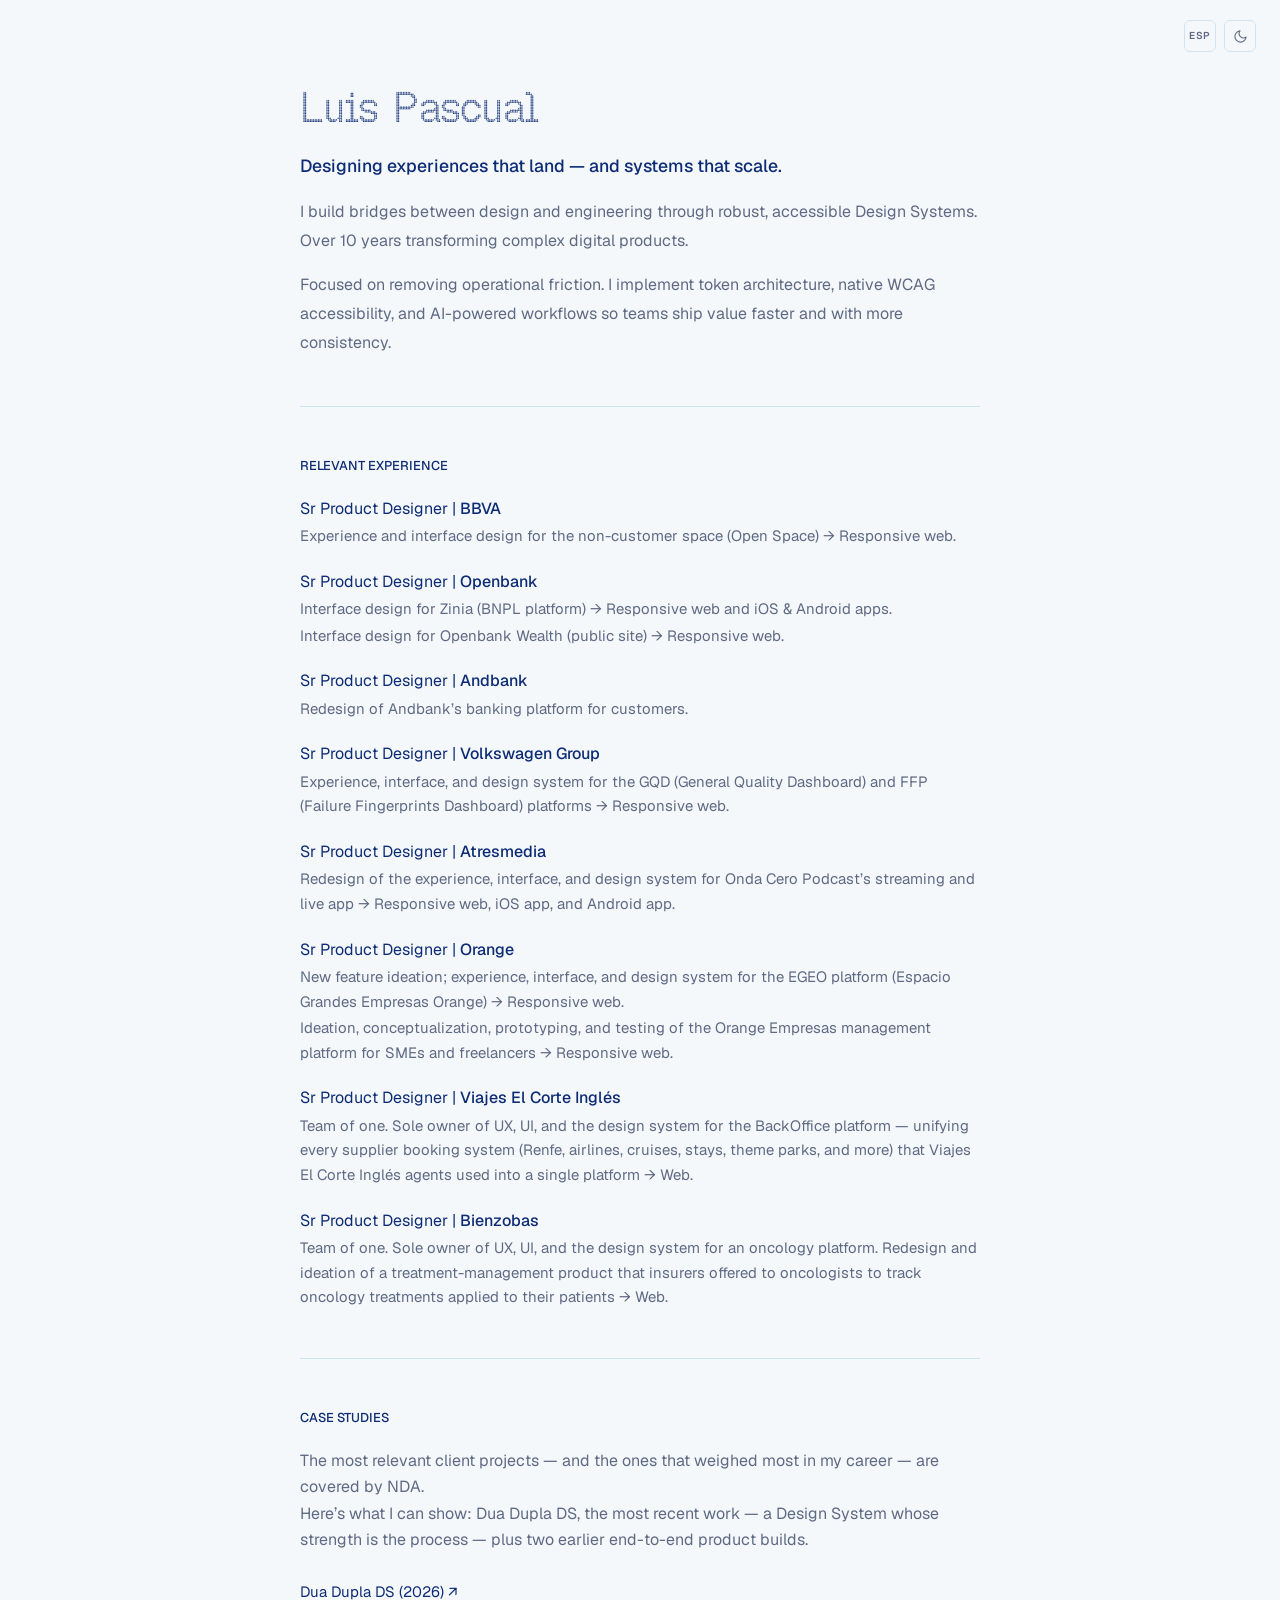
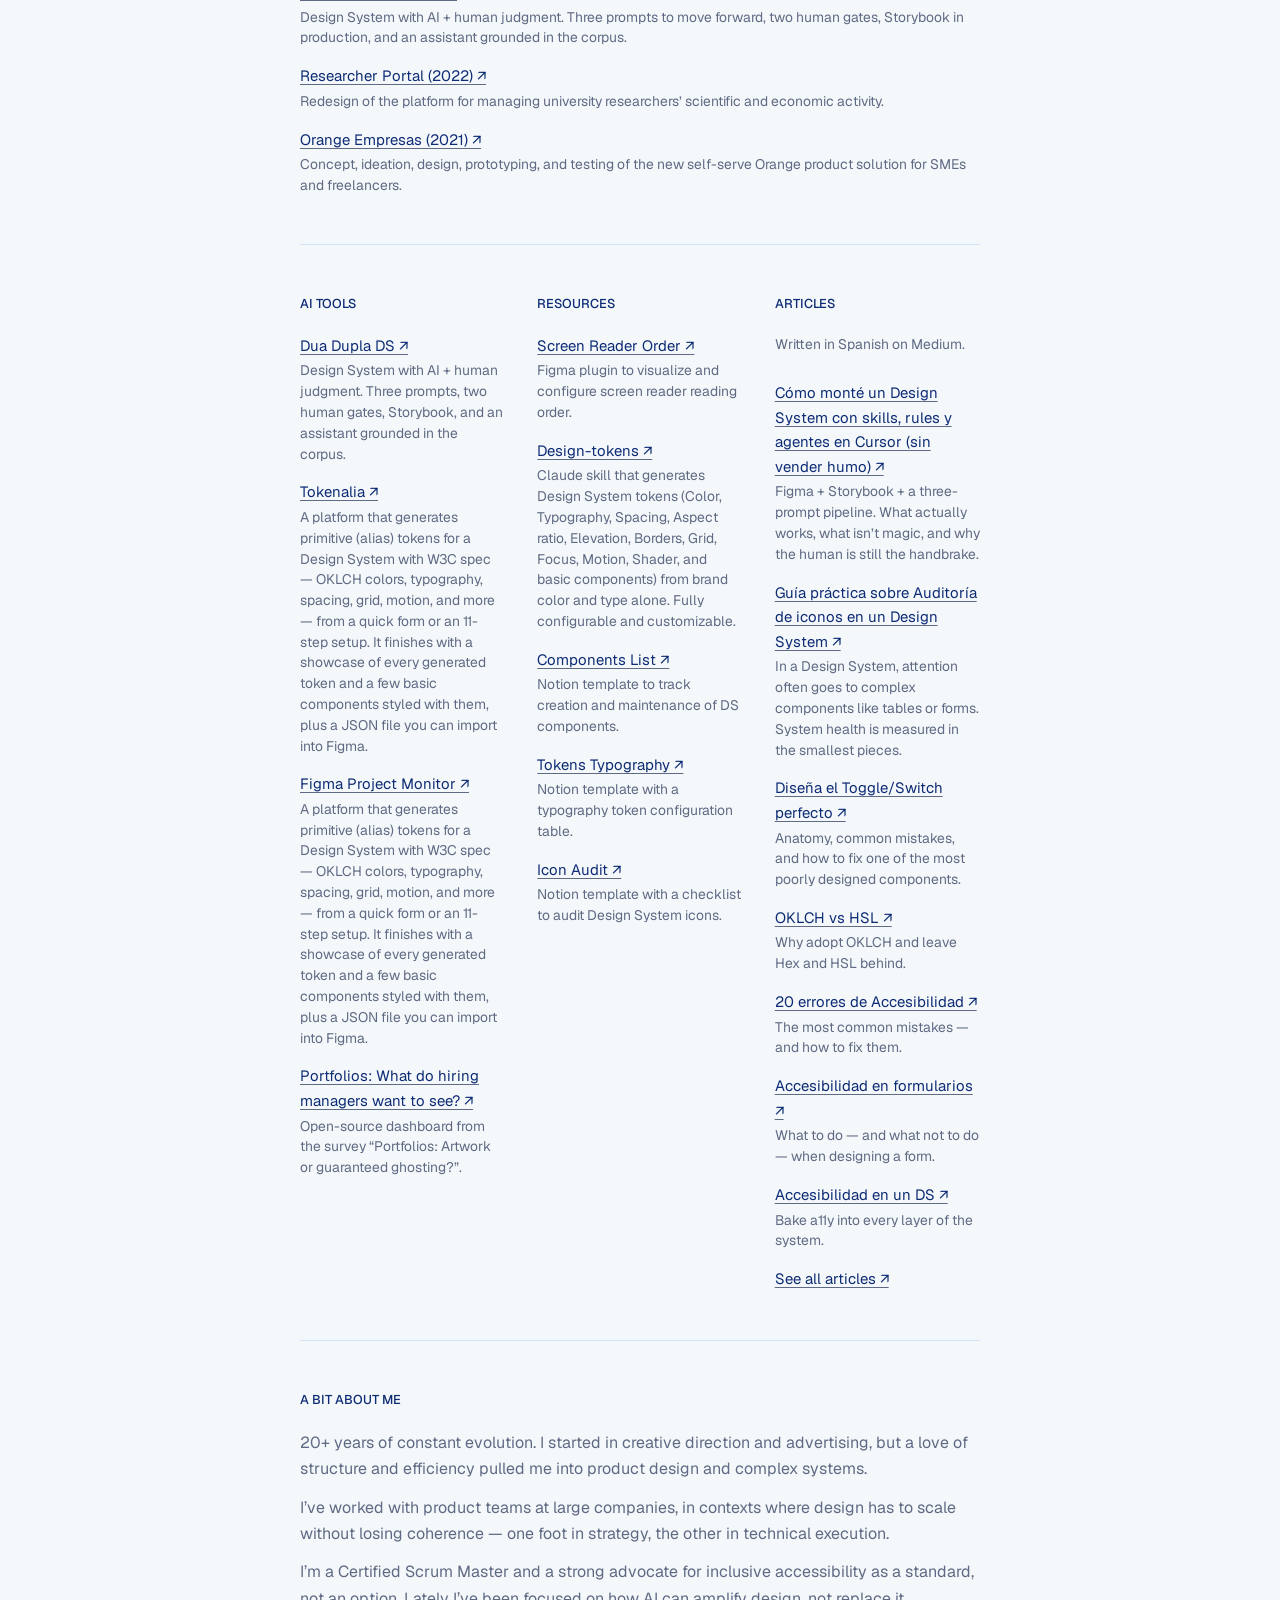
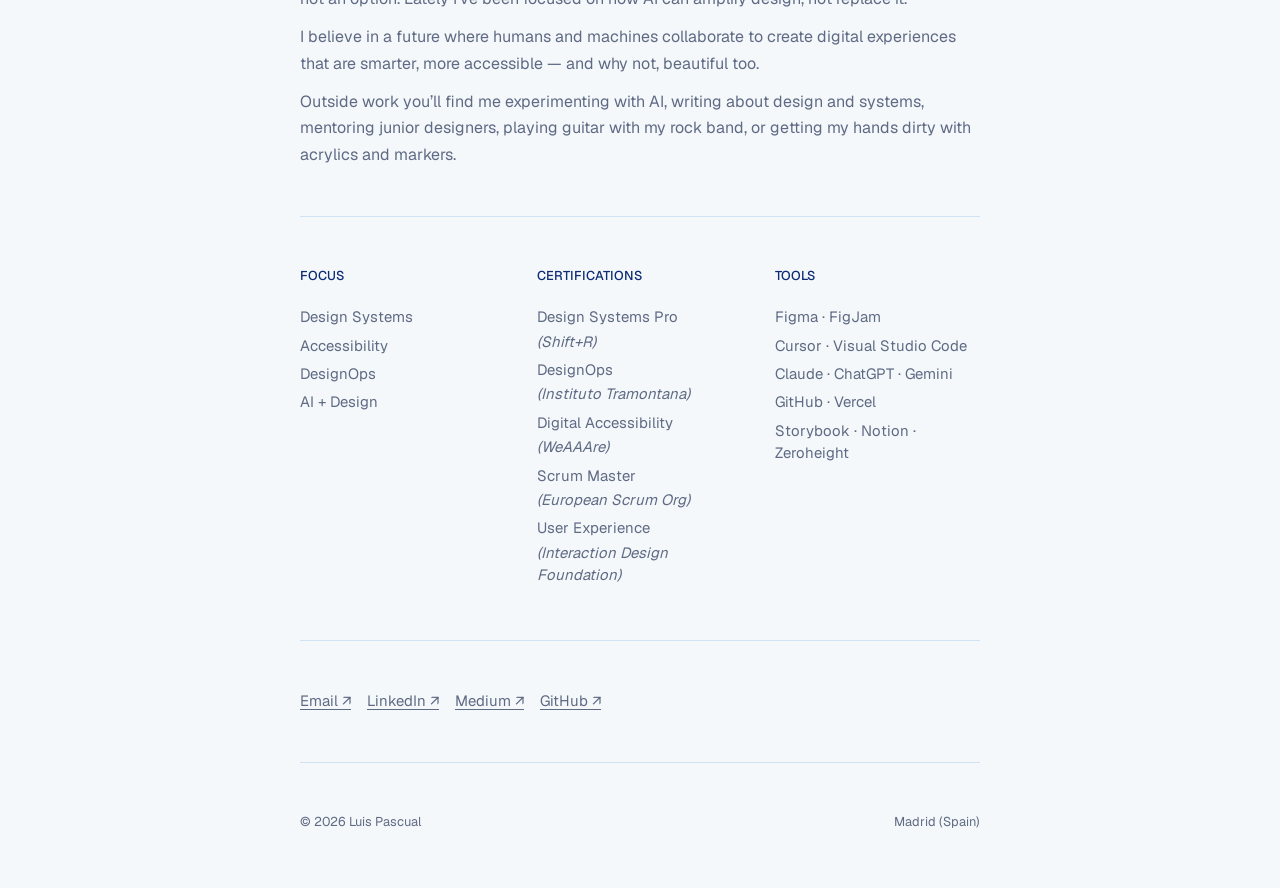
==== en/index.html @ 63452463 "Add English portfolio version with language toggle. Mirror the home, case studies, and design-tokens" ====
<!DOCTYPE html>
<html lang="en">
<head>
    <!-- Google tag (gtag.js) -->
<script async src="https://www.googletagmanager.com/gtag/js?id=G-8W9S8MQT3W"></script>
<script>
  window.dataLayer = window.dataLayer || [];
  function gtag(){dataLayer.push(arguments);}
  gtag('js', new Date());

  gtag('config', 'G-8W9S8MQT3W');
</script>
    <meta charset="UTF-8">
    <meta name="viewport" content="width=device-width, initial-scale=1.0">
    <meta name="description" content="Luis Pascual — Sr Product Designer specializing in Design Systems, Accessibility, and DesignOps">
    <title>Luis Pascual — Sr Product Designer</title>
    <link rel="alternate" hreflang="es" href="/">
    <link rel="alternate" hreflang="en" href="/en/">
    <link rel="alternate" hreflang="x-default" href="/">
    <link rel="icon" href="../assets/favicon.svg" type="image/svg+xml" sizes="any">
    <link rel="stylesheet" href="../css/tokens.css">
    <link rel="stylesheet" href="../css/styles.css">
    <!-- Anti-FOUC: apply theme before paint -->
    <script>(function(){var t=localStorage.getItem('theme');if(t)document.documentElement.setAttribute('data-theme',t);})()</script>
</head>
<body>
    <a href="#main-content" class="skip-link">Skip to main content</a>

    <div class="site-controls">
        <a class="lang-toggle" href="../" lang="es" hreflang="es" aria-label="Switch to Spanish">ESP</a>
        <button class="theme-toggle" id="theme-toggle" aria-label="Switch to dark mode">
            <!-- Moon: visible in light mode -->
            <svg class="icon-moon" xmlns="http://www.w3.org/2000/svg" width="15" height="15" viewBox="0 0 24 24" fill="none" stroke="currentColor" stroke-width="1.75" stroke-linecap="round" stroke-linejoin="round" aria-hidden="true">
                <path d="M21 12.79A9 9 0 1 1 11.21 3 7 7 0 0 0 21 12.79z"/>
            </svg>
            <!-- Sun: visible in dark mode -->
            <svg class="icon-sun" xmlns="http://www.w3.org/2000/svg" width="15" height="15" viewBox="0 0 24 24" fill="none" stroke="currentColor" stroke-width="1.75" stroke-linecap="round" stroke-linejoin="round" aria-hidden="true">
                <circle cx="12" cy="12" r="4.5"/>
                <line x1="12" y1="2"     x2="12" y2="4"/>
                <line x1="12" y1="20"    x2="12" y2="22"/>
                <line x1="4.22" y1="4.22"   x2="5.64" y2="5.64"/>
                <line x1="18.36" y1="18.36" x2="19.78" y2="19.78"/>
                <line x1="2"  y1="12"    x2="4"  y2="12"/>
                <line x1="20" y1="12"    x2="22" y2="12"/>
                <line x1="4.22" y1="19.78"  x2="5.64" y2="18.36"/>
                <line x1="18.36" y1="5.64"  x2="19.78" y2="4.22"/>
            </svg>
        </button>
    </div>
    <canvas id="dot-grid" aria-hidden="true"></canvas>
    <main id="main-content">
        <header class="intro">
            <h1>Luis Pascual</h1>
            <p class="tagline-1">
                Designing experiences that land — and systems that scale.
            </p>
            <p class="tagline">
                I build bridges between design and engineering through robust, accessible Design Systems. Over 10 years transforming complex digital products.
            </p>

            <p class="tagline">
                Focused on removing operational friction. I implement token architecture, native WCAG accessibility, and AI-powered workflows so teams ship value faster and with more consistency.
            </p>
        </header>

        <hr>

        <section>
            <h2>Relevant experience</h2>
            <div class="work-list">
                <div class="work-item">
                    <p class="work-role">Sr Product Designer |  <strong>BBVA</strong></p>
                    <p class="work-meta">Experience and interface design for the non-customer space (Open Space) → Responsive web.</p>
                </div>
                <div class="work-item">
                    <p class="work-role">Sr Product Designer |  <strong>Openbank</strong></p>
                    <p class="work-meta">Interface design for Zinia (BNPL platform) → Responsive web and iOS &amp; Android apps.</p>
                    <p class="work-meta">Interface design for Openbank Wealth (public site) → Responsive web.</p>
                </div>
                <div class="work-item">
                    <p class="work-role">Sr Product Designer |  <strong>Andbank</strong></p>
                    <p class="work-meta">Redesign of Andbank’s banking platform for customers.</p>
                </div>
                <div class="work-item">
                    <p class="work-role">Sr Product Designer |  <strong>Volkswagen Group</strong></p>
                    <p class="work-meta">Experience, interface, and design system for the GQD (General Quality Dashboard) and FFP (Failure Fingerprints Dashboard) platforms → Responsive web.</p>
                </div>
                <div class="work-item">
                    <p class="work-role">Sr Product Designer |  <strong>Atresmedia</strong></p>
                    <p class="work-meta">Redesign of the experience, interface, and design system for Onda Cero Podcast’s streaming and live app → Responsive web, iOS app, and Android app.</p>
                </div>
                <div class="work-item">
                    <p class="work-role">Sr Product Designer |  <strong>Orange</strong></p>
                    <p class="work-meta">New feature ideation; experience, interface, and design system for the EGEO platform (Espacio Grandes Empresas Orange) → Responsive web.</p>
                    <p class="work-meta">Ideation, conceptualization, prototyping, and testing of the Orange Empresas management platform for SMEs and freelancers → Responsive web.</p>
                </div>
                <div class="work-item">
                    <p class="work-role">Sr Product Designer |  <strong>Viajes El Corte Inglés</strong></p>
                    <p class="work-meta">Team of one. Sole owner of UX, UI, and the design system for the BackOffice platform — unifying every supplier booking system (Renfe, airlines, cruises, stays, theme parks, and more) that Viajes El Corte Inglés agents used into a single platform → Web.</p>
                </div>
                <div class="work-item">
                    <p class="work-role">Sr Product Designer |  <strong>Bienzobas</strong></p>
                    <p class="work-meta">Team of one. Sole owner of UX, UI, and the design system for an oncology platform. Redesign and ideation of a treatment-management product that insurers offered to oncologists to track oncology treatments applied to their patients → Web.</p>
                </div>
            </div>
        </section>
        <hr>
         <section>
            <h2>Case studies</h2>
            <p>The most relevant client projects — and the ones that weighed most in my career — are covered by NDA.</p>
            <p>Here’s what I can show: Dua Dupla DS, the most recent work — a Design System whose strength is the process — plus two earlier end-to-end product builds.</p>
            <br>
            <div class="grid-entry">
                <p><a href="casestudies/duaduplads.html">Dua Dupla DS (2026) ↗</a></p>
                <p class="meta">Design System with AI + human judgment. Three prompts to move forward, two human gates, Storybook in production, and an assistant grounded in the corpus.</p>
            </div>
            <div class="grid-entry">
                <p><a href="casestudies/portalinvestigador.html">Researcher Portal (2022) ↗</a></p>
                <p class="meta">Redesign of the platform for managing university researchers’ scientific and economic activity.</p>
            </div>
            <div class="grid-entry">
                <p><a href="casestudies/orangeempresas.html">Orange Empresas (2021) ↗</a></p>
                <p class="meta">Concept, ideation, design, prototyping, and testing of the new self-serve Orange product solution for SMEs and freelancers.</p>
            </div>
        </section>

        <hr>

        <section>
            <div class="grid-3">
                <div class="grid-col">
                    <h2>AI tools</h2>
                    <div class="grid-entry">
                        <p><a href="casestudies/duaduplads.html">Dua Dupla DS ↗</a></p>
                        <p class="meta">Design System with AI + human judgment. Three prompts, two human gates, Storybook, and an assistant grounded in the corpus.</p>
                    </div>

                    <div class="grid-entry">
                        <p><a href="https://tokenalia.vercel.app/" target="_blank" rel="noopener noreferrer">Tokenalia ↗</a></p>
                        <p class="meta">A platform that generates primitive (alias) tokens for a Design System with W3C spec — OKLCH colors, typography, spacing, grid, motion, and more — from a quick form or an 11-step setup. It finishes with a showcase of every generated token and a few basic components styled with them, plus a JSON file you can import into Figma.</p>
                    </div>

                    <div class="grid-entry">
                        <p><a href="https://tokenalia.vercel.app/" target="_blank" rel="noopener noreferrer">Figma Project Monitor ↗</a></p>
                        <p class="meta">A platform that generates primitive (alias) tokens for a Design System with W3C spec — OKLCH colors, typography, spacing, grid, motion, and more — from a quick form or an 11-step setup. It finishes with a showcase of every generated token and a few basic components styled with them, plus a JSON file you can import into Figma.</p>
                    </div>



                    <div class="grid-entry">
                        <p><a href="https://dashboard-portfolios.vercel.app" target="_blank" rel="noopener noreferrer">Portfolios: What do hiring managers want to see? ↗</a></p>
                        <p class="meta">Open-source dashboard from the survey “Portfolios: Artwork or guaranteed ghosting?”.</p>
                    </div>
<!--
                    <div class="grid-entry">
                        <p><a href="../pluxee/auditoria-pluxee.html" target="_blank" rel="noopener noreferrer">Pluxee audit ↗</a></p>
                        <p class="meta">Full UI audit of Pluxee.com.</p>
                    </div>
                  -->
                </div>

                <div class="grid-col">
                    <h2>Resources</h2>

                    <div class="grid-entry">
                        <p><a href="https://www.figma.com/community/plugin/1593211376978064544/screen-reader-order" target="_blank" rel="noopener noreferrer">Screen Reader Order ↗</a></p>
                        <p class="meta">Figma plugin to visualize and configure screen reader reading order.</p>
                    </div>

                    <div class="grid-entry">
                        <p><a href="ds-tokens/design-tokens.html">Design-tokens ↗</a></p>
                        <p class="meta">Claude skill that generates Design System tokens (Color, Typography, Spacing, Aspect ratio, Elevation, Borders, Grid, Focus, Motion, Shader, and basic components) from brand color and type alone. Fully configurable and customizable.</p>
                    </div>

                    <div class="grid-entry">
                        <p><a href="https://www.notion.so/03bcd480919f4fb1b383849f48a119b6?v=7e4f53a19e354e63ab1527de29b57db6" target="_blank" rel="noopener noreferrer">Components List ↗</a></p>
                        <p class="meta">Notion template to track creation and maintenance of DS components.</p>
                    </div>

                    <div class="grid-entry">
                        <p><a href="https://www.notion.so/Tokens-Typography-2aa26ddd114b813ea56feec425c60e7f" target="_blank" rel="noopener noreferrer">Tokens Typography ↗</a></p>
                        <p class="meta">Notion template with a typography token configuration table.</p>
                    </div>

                    <div class="grid-entry">
                        <p><a href="https://www.notion.so/Auditor-a-de-Iconos-2f626ddd114b807dad49fb5dbe85ddfd" target="_blank" rel="noopener noreferrer">Icon Audit ↗</a></p>
                        <p class="meta">Notion template with a checklist to audit Design System icons.</p>
                    </div>
                </div>

                <div class="grid-col">
                    <h2>Articles</h2>
                    <p class="meta">Written in Spanish on Medium.</p>
                    <br>

                    <div class="grid-entry">
                        <p><a href="https://medium.com/@luispascualcid/c%C3%B3mo-mont%C3%A9-un-design-system-con-skills-rules-y-agentes-en-cursor-sin-vender-humo-a3fd4daf10e1" target="_blank" rel="noopener noreferrer">Cómo monté un Design System con skills, rules y agentes en Cursor (sin vender humo) ↗</a></p>
                        <p class="meta">Figma + Storybook + a three-prompt pipeline. What actually works, what isn’t magic, and why the human is still the handbrake.</p>
                    </div>

                    <div class="grid-entry">
                        <p><a href="https://medium.com/@luispascualcid/gu%C3%ADa-pr%C3%A1ctica-sobre-auditor%C3%ADa-de-iconos-en-un-design-system-6923f6a5f775" target="_blank" rel="noopener noreferrer">Guía práctica sobre Auditoría de iconos en un Design System ↗</a></p>
                        <p class="meta">In a Design System, attention often goes to complex components like tables or forms. System health is measured in the smallest pieces.</p>
                    </div>

                    <div class="grid-entry">
                        <p><a href="https://medium.com/@luispascualcid/c%C3%B3mo-dise%C3%B1ar-el-toggle-switch-perfecto-91bf206f53ad" target="_blank" rel="noopener noreferrer">Diseña el Toggle/Switch perfecto ↗</a></p>
                        <p class="meta">Anatomy, common mistakes, and how to fix one of the most poorly designed components.</p>
                    </div>

                    <div class="grid-entry">
                        <p><a href="https://medium.com/@luispascualcid/la-realidad-del-color-en-los-design-systems-por-qu%C3%A9-debes-adoptar-oklch-y-decir-adi%C3%B3s-a-hex-y-a14704629420" target="_blank" rel="noopener noreferrer">OKLCH vs HSL ↗</a></p>
                        <p class="meta">Why adopt OKLCH and leave Hex and HSL behind.</p>
                    </div>

                    <div class="grid-entry">
                        <p><a href="https://medium.com/@luispascualcid/los-20-errores-de-accesibilidad-m%C3%A1s-comunes-y-c%C3%B3mo-solucionarlos-074008c3c1ff" target="_blank" rel="noopener noreferrer">20 errores de Accesibilidad ↗</a></p>
                        <p class="meta">The most common mistakes — and how to fix them.</p>
                    </div>

                    <div class="grid-entry">
                        <p><a href="https://medium.com/@luispascualcid/accesibilidad-en-formularios-lo-que-s%C3%AD-y-lo-que-no-debes-hacer-a6dd7098da72" target="_blank" rel="noopener noreferrer">Accesibilidad en formularios ↗</a></p>
                        <p class="meta">What to do — and what not to do — when designing a form.</p>
                    </div>

                    <div class="grid-entry">
                        <p><a href="https://medium.com/@luispascualcid/c%C3%B3mo-integrar-la-accesibilidad-en-un-sistema-de-dise%C3%B1o-7f72a4a39fd8" target="_blank" rel="noopener noreferrer">Accesibilidad en un DS ↗</a></p>
                        <p class="meta">Bake a11y into every layer of the system.</p>
                    </div>

                    <div class="grid-entry">
                        <p><a href="https://medium.com/@luispascualcid" target="_blank" rel="noopener noreferrer">See all articles ↗</a></p>
                    </div>
                </div>
            </div>
        </section>

        <hr>

        <section class="now">
            <h2>A bit about me</h2>
            <p>
                20+ years of constant evolution. I started in creative direction and advertising, but a love of structure and efficiency pulled me into product design and complex systems.
            </p>
            <p>
                I’ve worked with product teams at large companies, in contexts where design has to scale without losing coherence — one foot in strategy, the other in technical execution.
            </p>
            <p>I’m a Certified Scrum Master and a strong advocate for inclusive accessibility as a standard, not an option. Lately I’ve been focused on how AI can amplify design, not replace it.
            </p>
            <p>I believe in a future where humans and machines collaborate to create digital experiences that are smarter, more accessible — and why not, beautiful too.
            </p>
            <p>
                Outside work you’ll find me experimenting with AI, writing about design and systems, mentoring junior designers, playing guitar with my rock band, or getting my hands dirty with acrylics and markers.
            </p>
        </section>

        <hr>

        <section>
            <div class="grid-3">
                <div class="grid-col">
                    <h2>Focus</h2>
                    <ul class="detail-list">
                        <li>Design Systems</li>
                        <li>Accessibility</li>
                        <li>DesignOps</li>
                        <li>AI + Design</li>
                    </ul>
                </div>
                <div class="grid-col">
                    <h2>Certifications</h2>
                    <ul class="detail-list">
                        <li>Design Systems Pro
                        <br><p class="work-meta"><i>(Shift+R)</i></p></li>
                        <li>DesignOps
                        <br><p class="work-meta"><i>(Instituto Tramontana)</i></p></li>
                        <li>Digital Accessibility
                        <br><p class="work-meta"><i>(WeAAAre)</i></p></li>
                        <li>Scrum Master
                        <br><p class="work-meta"><i>(European Scrum Org)</i></p></li>
                        <li>User Experience
                        <br><p class="work-meta"><i>(Interaction Design Foundation)</i></p></li>
                    </ul>
                </div>
                <div class="grid-col">
                    <h2>Tools</h2>
                    <ul class="detail-list">
                        <li>Figma · FigJam</li>
                        <li>Cursor · Visual Studio Code</li>
                        <li>Claude · ChatGPT · Gemini</li>
                        <li>GitHub · Vercel </li>
                        <li>Storybook · Notion · Zeroheight</li>
                    </ul>
                </div>
            </div>
        </section>

        <hr>

        <footer>
            <p class="social">
                <a href="mailto:luispascual@icloud.com">Email ↗</a>
                <a href="https://linkedin.com/in/luispascualcid" target="_blank" rel="noopener noreferrer">LinkedIn ↗</a>
                <a href="https://medium.com/@luispascualcid" target="_blank" rel="noopener noreferrer">Medium ↗</a>
                <a href="https://github.com/LuisPascualUX" target="_blank" rel="noopener noreferrer">GitHub ↗</a>
            </p>
                    <hr>
            <p class="copyright">
                <span>© 2026 Luis Pascual</span>
                <span>Madrid (Spain)</span>
            </p>
        </footer>


    </main>
    <script src="../js/dot-grid.js"></script>
    <script src="../js/theme.js"></script>
    <script src="../js/cursor.js"></script>
</body>
</html>
---- css/tokens.css ----
/* ========================================
   Tokens de color compartidos (light / dark)
   Home, case studies y design-tokens
   ======================================== */
:root {
    color-scheme: light;
    --bg:             #F5F8FA;
    --text:           #5F6A84;
    --text-secondary: #5F6A84;
    --text-muted:     #5F6A84;
    --text-em:        #0D2C75;
    --heading:        #0D2C75;
    --border:         #D0E3F5;
    --link-line:      #5F6A84;
    --phase-bg:       #E1ECF7;
    --quote-border:   #D0E3F5;
    --bullet:         #5F6A84;
    --dot:            188, 214, 235;
    --dot-base:       0.32;
    --dot-max:        0.82;
    --dot-fade-delay: 200;
    --dot-fade-duration: 280;
}

@media (prefers-color-scheme: dark) {
    :root:not([data-theme="light"]) {
        color-scheme: dark;
        --bg:             #091020;
        --text:           #7B86A0;
        --text-secondary: #7B86A0;
        --text-muted:     #7B86A0;
        --text-em:        #E1ECF7;
        --heading:        #E1ECF7;
        --border:         #26314A;
        --link-line:      #7B86A0;
        --phase-bg:       #131C2F;
        --quote-border:   #26314A;
        --bullet:         #7B86A0;
        --dot:            74, 95, 124;
        --dot-base:       0;
        --dot-max:        0.68;
        --dot-fade-delay: 80;
        --dot-fade-duration: 200;
    }
}

:root[data-theme="dark"] {
    color-scheme: dark;
    --bg:             #091020;
    --text:           #7B86A0;
    --text-secondary: #7B86A0;
    --text-muted:     #7B86A0;
    --text-em:        #E1ECF7;
    --heading:        #E1ECF7;
    --border:         #26314A;
    --link-line:      #7B86A0;
    --phase-bg:       #131C2F;
    --quote-border:   #26314A;
    --bullet:         #7B86A0;
    --dot:            74, 95, 124;
    --dot-base:       0;
    --dot-max:        0.68;
    --dot-fade-delay: 80;
    --dot-fade-duration: 200;
}

html {
    background-color: var(--bg);
}
---- css/styles.css ----
/* ========================================
   Luis Pascual — Portfolio
   ======================================== */

/* Font: Geist (local) */
@font-face {
    font-family: 'Geist';
    src: url('../fonts/Geist[wght].woff2') format('woff2');
    font-weight: 100 900;
    font-style: normal;
    font-display: swap;
}

/* Font: Geist Pixel Triangle */
@font-face {
    font-family: 'GeistPixel';
    src: url('../fonts/GeistPixel-Triangle.woff2') format('woff2');
    font-weight: normal;
    font-style: normal;
    font-display: swap;
}

/* Reset */
*, *::before, *::after {
    box-sizing: border-box;
    margin: 0;
    padding: 0;
}

/* Base */
html {
    -webkit-font-smoothing: antialiased;
    -moz-osx-font-smoothing: grayscale;
    text-rendering: optimizeLegibility;
}

/* ========================================
   Custom cursor (solo en dispositivos con ratón)
   ======================================== */
@media (pointer: fine) {
    html, * { cursor: none !important; }

    .cursor {
        position: fixed;
        top: 0;
        left: 0;
        width: 18px;
        height: 18px;
        border: 1px solid var(--text-secondary);
        border-radius: 50%;
        pointer-events: none;
        z-index: 9999;
        opacity: 0;
        scale: 1;
        transition: opacity 0.25s ease, background 0.15s ease, border-color 0.15s ease;
        will-change: transform;
    }

    .cursor--visible { opacity: 1; }
    .cursor--hover   { background: var(--text-secondary); border-color: transparent; }
}

body {
    font-family: 'Geist', -apple-system, BlinkMacSystemFont, 'Segoe UI', system-ui, sans-serif;
    font-size: 16px;
    line-height: 1.65;
    color: var(--text);
    background-color: var(--bg);
    transition: background-color 0.25s ease, color 0.25s ease;
}

#dot-grid {
    position: fixed;
    top: 0;
    left: 0;
    width: 100%;
    height: 100%;
    z-index: 0;
    pointer-events: none;
}

/* Skip link */
.skip-link {
    position: absolute;
    top: -100%;
    left: 16px;
    padding: 8px 16px;
    background-color: var(--heading);
    color: var(--bg);
    text-decoration: none;
    font-size: 0.866rem;
    border-radius: 4px;
    z-index: 100;
}

.skip-link:focus {
    top: 16px;
    opacity: 1;
}

/* ========================================
   Site controls (lang + theme)
   ======================================== */
.site-controls {
    position: fixed;
    top: 20px;
    right: 24px;
    display: flex;
    align-items: center;
    gap: 8px;
    z-index: 10;
}

/* ========================================
   Theme toggle + language toggle
   ======================================== */
.theme-toggle,
.lang-toggle {
    position: static;
    width: 32px;
    height: 32px;
    border: 1px solid var(--border);
    background: var(--bg);
    cursor: pointer;
    color: var(--text-secondary);
    padding: 6px;
    border-radius: 6px;
    display: flex;
    align-items: center;
    justify-content: center;
    transition: color 0.2s ease, border-color 0.2s ease;
}

.lang-toggle {
    text-decoration: none;
    font-family: 'Geist', -apple-system, BlinkMacSystemFont, 'Segoe UI', system-ui, sans-serif;
    font-size: 0.625rem;
    font-weight: 600;
    letter-spacing: 0.04em;
    line-height: 1;
}

.theme-toggle:hover,
.lang-toggle:hover {
    color: var(--text);
    border-color: var(--text-muted);
}

.theme-toggle:focus-visible,
.lang-toggle:focus-visible {
    outline: 2px solid var(--heading);
    outline-offset: 2px;
    border-radius: 6px;
    opacity: 1;
}

/* Icono por defecto: luna (modo claro → cambiar a oscuro) */
.theme-toggle .icon-sun  { display: none; }
.theme-toggle .icon-moon { display: flex; }

/* En modo oscuro: mostrar sol (cambiar a claro) */
@media (prefers-color-scheme: dark) {
    :root:not([data-theme="light"]) .theme-toggle .icon-moon { display: none; }
    :root:not([data-theme="light"]) .theme-toggle .icon-sun  { display: flex; }
}
:root[data-theme="dark"] .theme-toggle .icon-moon { display: none; }
:root[data-theme="dark"] .theme-toggle .icon-sun  { display: flex; }

/* Layout */
main {
    position: relative;
    z-index: 1;
    width: min(680px, 100% - 48px);
    margin: 0 auto;
    padding: 80px 0 48px;
    animation: fadeIn 0.8s ease;
}

@keyframes fadeIn {
    from {
        opacity: 0;
        transform: translateY(12px);
    }
    to {
        opacity: 1;
        transform: translateY(0);
    }
}

/* Typography */
h1 {
    font-family: 'GeistPixel', 'Geist', sans-serif;
    font-size: 2.6rem;
    font-weight: 400;
    letter-spacing: -0.03em;
    line-height: 1.3;
    margin-bottom: 16px;
    color: var(--heading);
}

h2 {
    font-family: 'GeistMono-Regular', 'Geist', sans-serif;
    color: var(--heading);
    text-transform: uppercase;
    font-size: 0.8rem;
    font-weight: 500;
    letter-spacing: 0;
    margin-bottom: 20px;
}

/* Links */
a {
    color: inherit;
    text-decoration: underline;
    text-underline-offset: 3px;
    text-decoration-thickness: 1px;
    text-decoration-color: var(--link-line);
    transition: opacity 0.2s ease;
}

a:hover {
    opacity: 0.6;
}

/* Focus visible */
:focus-visible {
    outline: 2px solid var(--heading);
    outline-offset: 2px;
    border-radius: 2px;
}

/* Horizontal rules */
hr {
    border: none;
    border-top: 1px solid var(--border);
    margin: 48px 0;
}

/* ========================================
   Intro
   ======================================== */
.tagline-1 {
    font-size: 1.1rem;
    font-family: 'Geist', 'Geist', sans-serif;
    font-weight: 500;
    line-height: 1.8;
    color: var(--heading);
    margin-bottom: 16px;
}
.tagline {
    font-size: 1rem;
    font-family: 'Geist', 'Geist', sans-serif;
    font-weight: 400;
    line-height: 1.8;
    color: var(--text-muted);
    margin-bottom: 16px;
}

.tagline:last-child {
    margin-bottom: 0;
}


/* ========================================
   Work / Experiencia
   ======================================== */
.work-list {
    display: flex;
    flex-direction: column;
    gap: 20px;
}

.work-role {
    font-weight: 400;
    color: var(--heading);
}

.work-role strong {
    font-weight: 500;
}

.work-meta {
    color: var(--text-muted);
    font-size: 0.933rem;
    margin-top: 2px;
}

/* ========================================
   3-column grid
   ======================================== */
.grid-3 {
    display: grid;
    grid-template-columns: 1fr 1fr 1fr;
    gap: 32px;
}

.grid-entry {
    margin-bottom: 16px;
}

.grid-entry:last-child {
    margin-bottom: 0;
}

.grid-entry p:first-child {
    font-size: 0.933rem;
    color: var(--heading);
}

.grid-entry a {
    text-decoration-color: var(--link-line);
}

.meta {
    color: var(--text-muted);
    font-size: 0.866rem;
    margin-top: 2px;
    line-height: 1.5;
}

.coming-soon {
    color: var(--text-muted);
    font-size: 0.933rem;
}

.soon {
    color: var(--text-muted);
    font-size: 0.8rem;
    font-style: italic;
}

/* ========================================
   Now / About
   ======================================== */
.now p {
    color: var(--text-secondary);
    margin-bottom: 12px;
}

.now p:last-child {
    margin-bottom: 0;
}

/* ========================================
   Detail lists
   ======================================== */
.detail-list {
    list-style: none;
    padding: 0;
}

.detail-list li {
    font-size: 0.933rem;
    color: var(--text-secondary);
    margin-bottom: 6px;
    line-height: 1.5;
}

/* ========================================
   Footer
   ======================================== */
footer p {
    margin-bottom: 8px;
}

.social {
    display: flex;
    gap: 16px;
}

.social a {
    font-size: 0.933rem;
}

.copyright {
    display: flex;
    justify-content: space-between;
    color: var(--text-muted);
    font-size: 0.8rem;
    margin-top: 24px;
}

/* ========================================
   Responsive
   ======================================== */
@media (prefers-reduced-motion: reduce) {
    *, *::before, *::after {
        animation-duration: 0.01ms !important;
        transition-duration: 0.01ms !important;
    }
}

@media (max-width: 768px) {
    main {
        padding: 56px 0 40px;
    }

    .grid-3 {
        grid-template-columns: 1fr 1fr;
        gap: 24px;
    }
}

@media (max-width: 540px) {
    main {
        padding: 48px 0 40px;
    }

    h1 {
        font-size: 1.4rem;
    }

    .grid-3 {
        grid-template-columns: 1fr;
        gap: 36px;
    }

    hr {
        margin: 36px 0;
    }
}
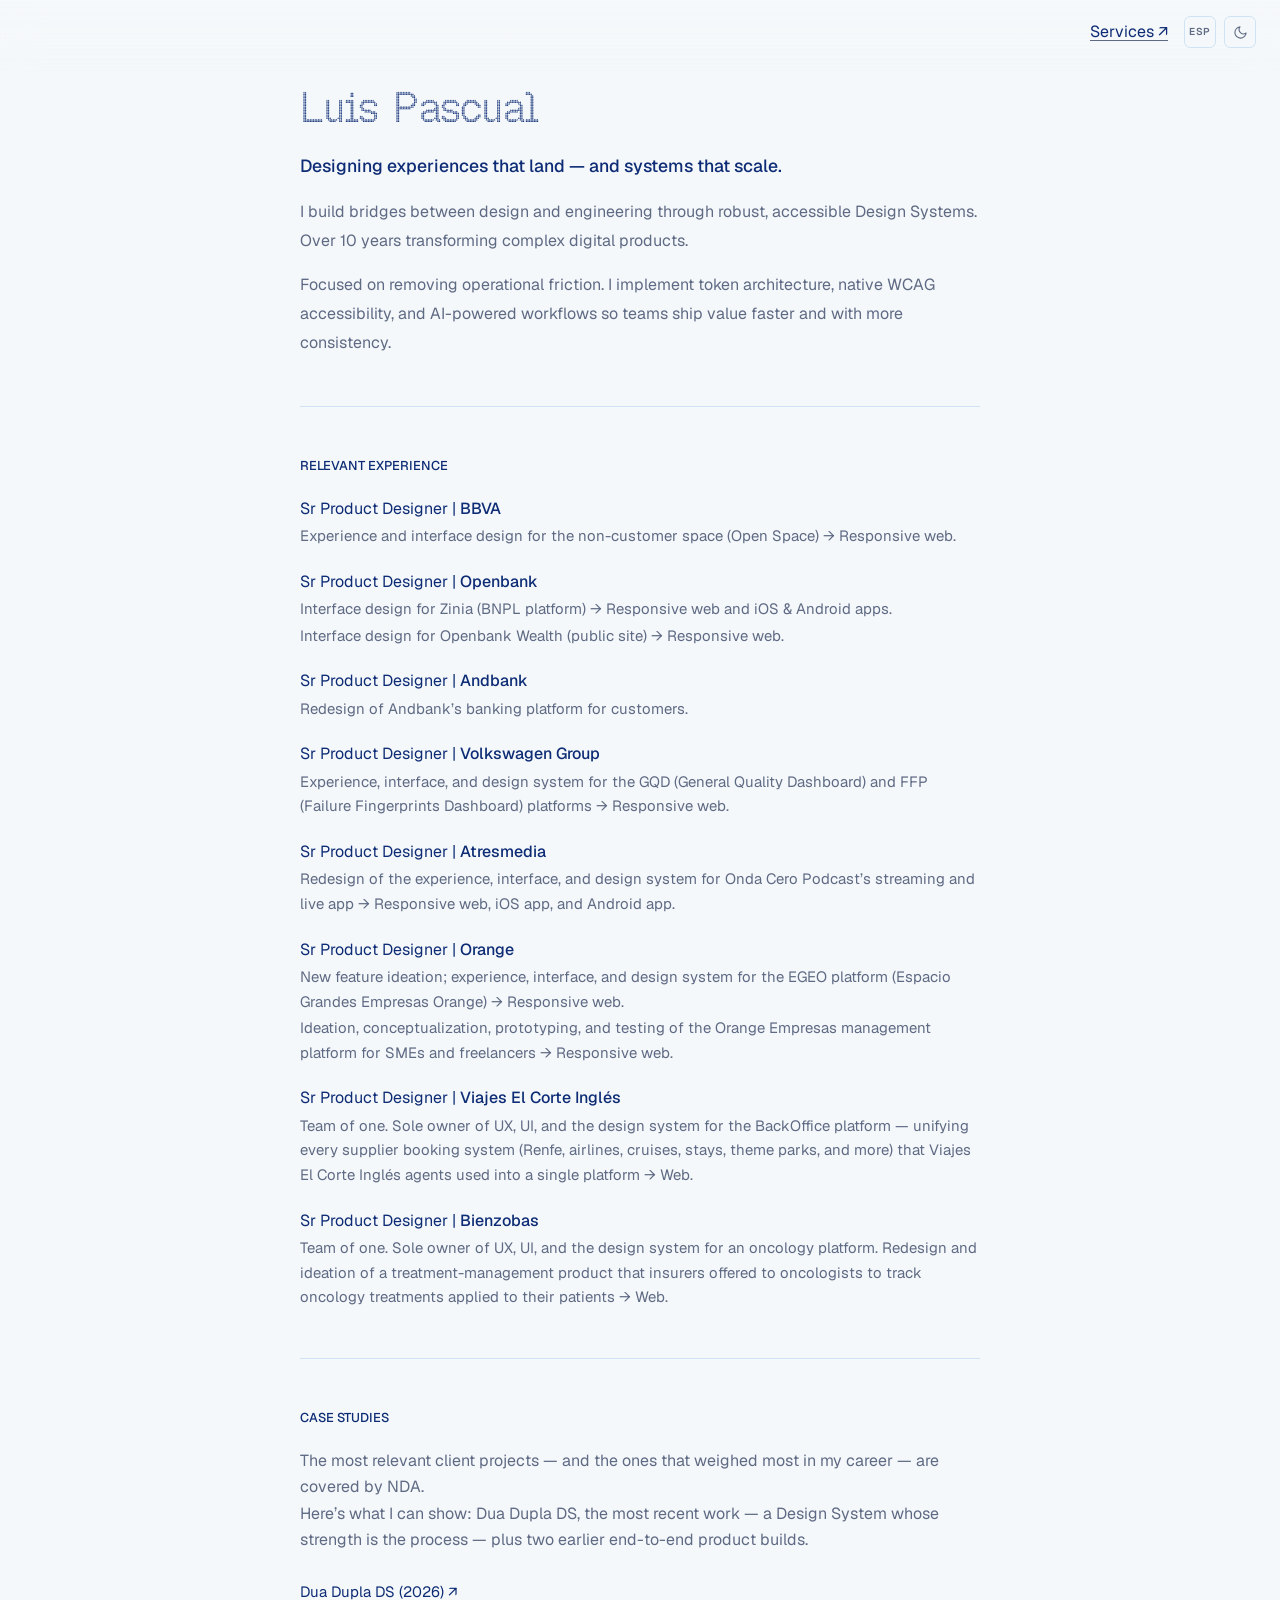
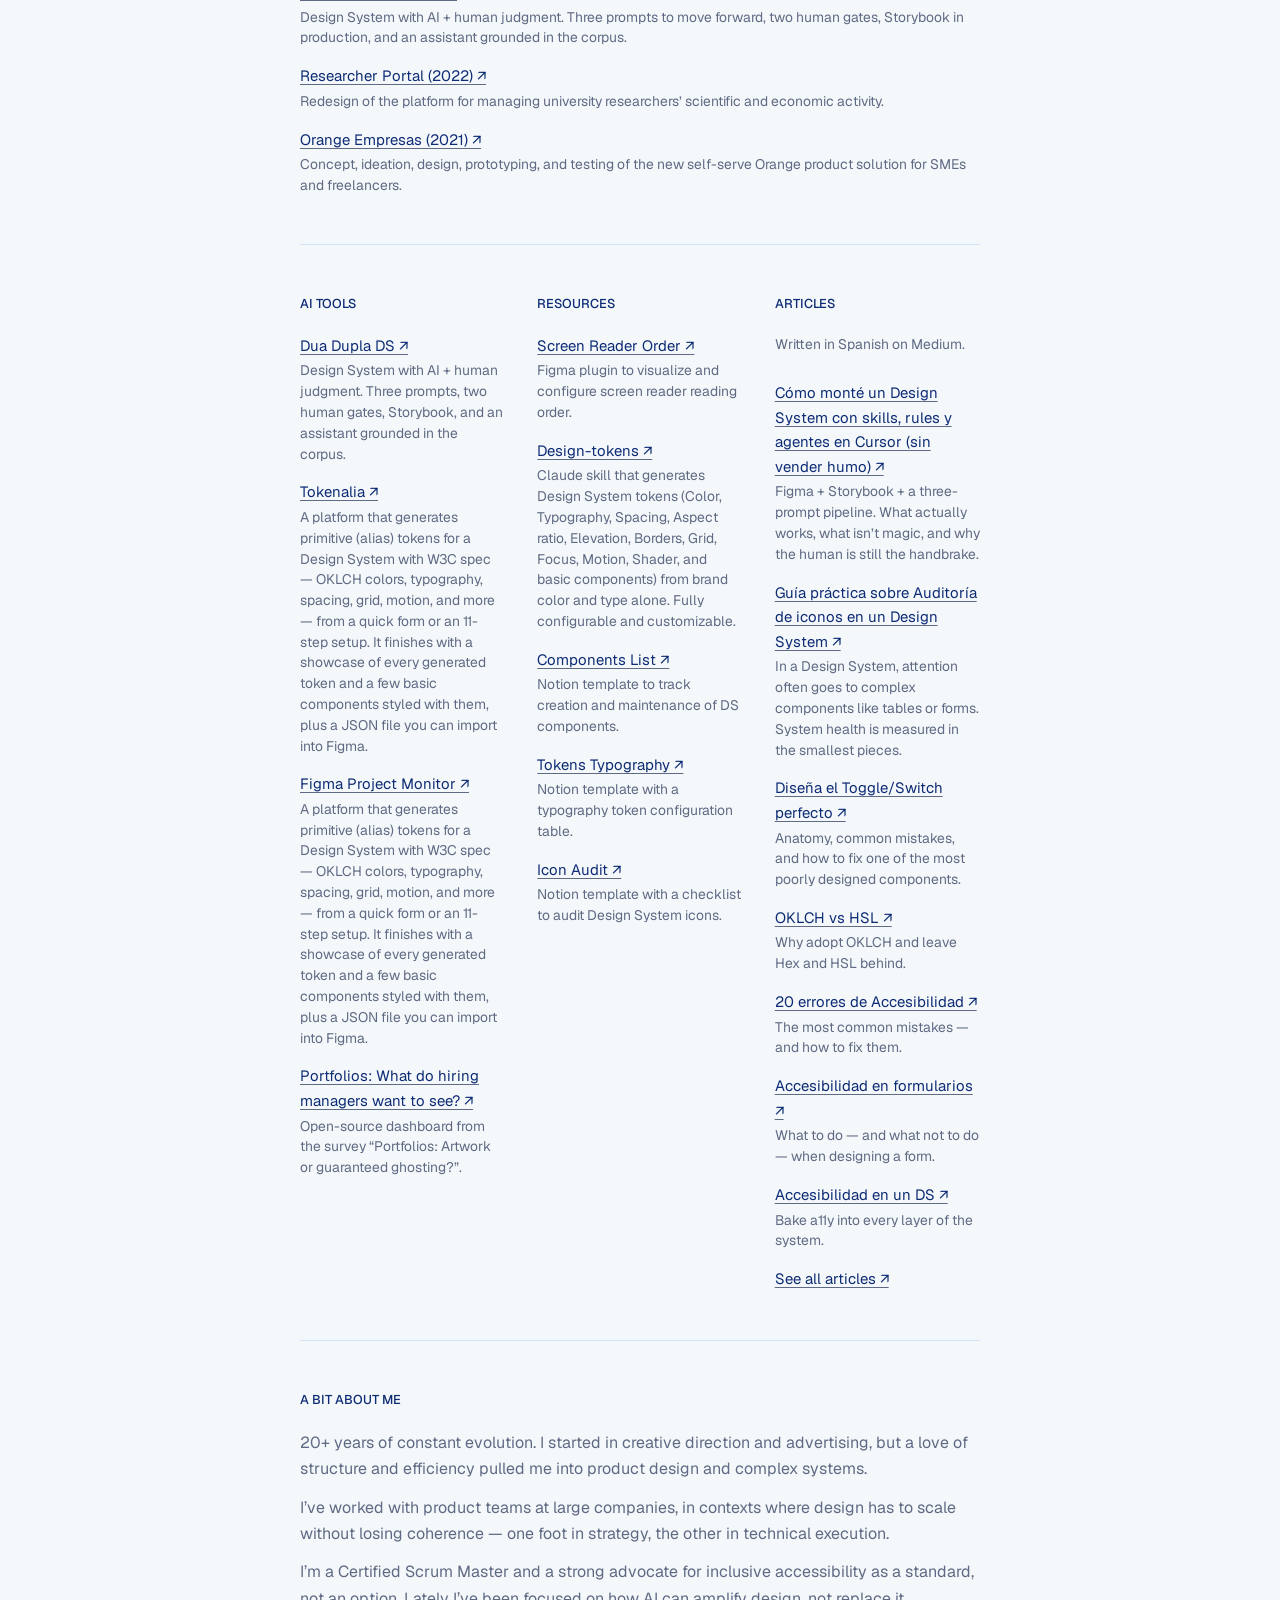
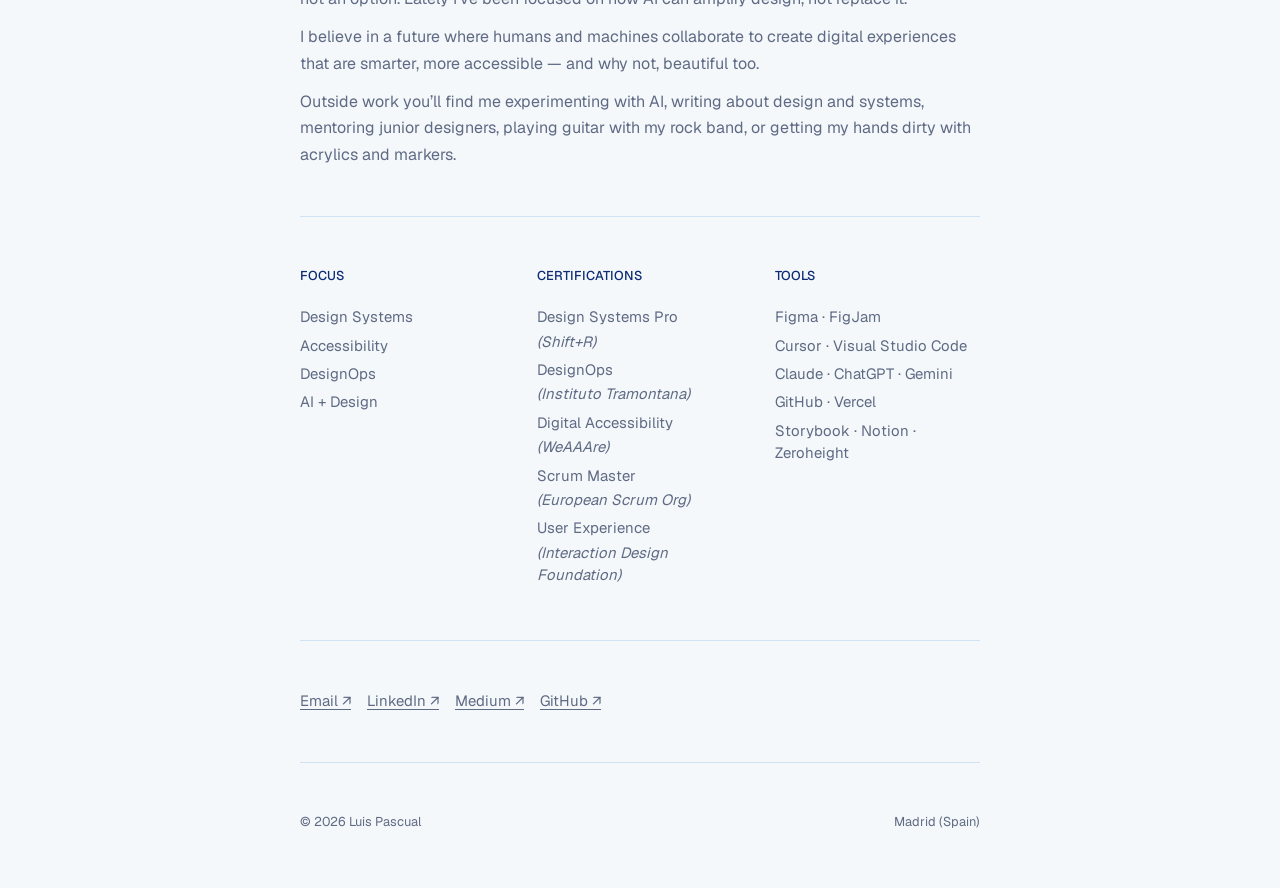
==== commit fd2b9e2a: "Add Servicios pages and refine site nav chrome. Ship ES/EN services copy, home nav link, Inicio/Home" ====
--- a/en/index.html
+++ b/en/index.html
@@ -19,7 +19,7 @@
     <link rel="alternate" hreflang="x-default" href="/">
     <link rel="icon" href="../assets/favicon.svg" type="image/svg+xml" sizes="any">
     <link rel="stylesheet" href="../css/tokens.css">
-    <link rel="stylesheet" href="../css/styles.css">
+    <link rel="stylesheet" href="../css/styles.css?v=10">
     <!-- Anti-FOUC: apply theme before paint -->
     <script>(function(){var t=localStorage.getItem('theme');if(t)document.documentElement.setAttribute('data-theme',t);})()</script>
 </head>
@@ -27,25 +27,28 @@
     <a href="#main-content" class="skip-link">Skip to main content</a>
 
     <div class="site-controls">
-        <a class="lang-toggle" href="../" lang="es" hreflang="es" aria-label="Switch to Spanish">ESP</a>
-        <button class="theme-toggle" id="theme-toggle" aria-label="Switch to dark mode">
-            <!-- Moon: visible in light mode -->
-            <svg class="icon-moon" xmlns="http://www.w3.org/2000/svg" width="15" height="15" viewBox="0 0 24 24" fill="none" stroke="currentColor" stroke-width="1.75" stroke-linecap="round" stroke-linejoin="round" aria-hidden="true">
-                <path d="M21 12.79A9 9 0 1 1 11.21 3 7 7 0 0 0 21 12.79z"/>
-            </svg>
-            <!-- Sun: visible in dark mode -->
-            <svg class="icon-sun" xmlns="http://www.w3.org/2000/svg" width="15" height="15" viewBox="0 0 24 24" fill="none" stroke="currentColor" stroke-width="1.75" stroke-linecap="round" stroke-linejoin="round" aria-hidden="true">
-                <circle cx="12" cy="12" r="4.5"/>
-                <line x1="12" y1="2"     x2="12" y2="4"/>
-                <line x1="12" y1="20"    x2="12" y2="22"/>
-                <line x1="4.22" y1="4.22"   x2="5.64" y2="5.64"/>
-                <line x1="18.36" y1="18.36" x2="19.78" y2="19.78"/>
-                <line x1="2"  y1="12"    x2="4"  y2="12"/>
-                <line x1="20" y1="12"    x2="22" y2="12"/>
-                <line x1="4.22" y1="19.78"  x2="5.64" y2="18.36"/>
-                <line x1="18.36" y1="5.64"  x2="19.78" y2="4.22"/>
-            </svg>
-        </button>
+        <a class="nav-link" href="servicios/">Services ↗</a>
+        <div class="site-utilities">
+            <a class="lang-toggle" href="../" lang="es" hreflang="es" aria-label="Switch to Spanish">ESP</a>
+            <button class="theme-toggle" id="theme-toggle" aria-label="Switch to dark mode">
+                <!-- Moon: visible in light mode -->
+                <svg class="icon-moon" xmlns="http://www.w3.org/2000/svg" width="15" height="15" viewBox="0 0 24 24" fill="none" stroke="currentColor" stroke-width="1.75" stroke-linecap="round" stroke-linejoin="round" aria-hidden="true">
+                    <path d="M21 12.79A9 9 0 1 1 11.21 3 7 7 0 0 0 21 12.79z"/>
+                </svg>
+                <!-- Sun: visible in dark mode -->
+                <svg class="icon-sun" xmlns="http://www.w3.org/2000/svg" width="15" height="15" viewBox="0 0 24 24" fill="none" stroke="currentColor" stroke-width="1.75" stroke-linecap="round" stroke-linejoin="round" aria-hidden="true">
+                    <circle cx="12" cy="12" r="4.5"/>
+                    <line x1="12" y1="2"     x2="12" y2="4"/>
+                    <line x1="12" y1="20"    x2="12" y2="22"/>
+                    <line x1="4.22" y1="4.22"   x2="5.64" y2="5.64"/>
+                    <line x1="18.36" y1="18.36" x2="19.78" y2="19.78"/>
+                    <line x1="2"  y1="12"    x2="4"  y2="12"/>
+                    <line x1="20" y1="12"    x2="22" y2="12"/>
+                    <line x1="4.22" y1="19.78"  x2="5.64" y2="18.36"/>
+                    <line x1="18.36" y1="5.64"  x2="19.78" y2="4.22"/>
+                </svg>
+            </button>
+        </div>
     </div>
     <canvas id="dot-grid" aria-hidden="true"></canvas>
     <main id="main-content">
--- a/css/styles.css
+++ b/css/styles.css
@@ -99,16 +99,71 @@
 }
 
 /* ========================================
-   Site controls (lang + theme)
+   Site controls (nav + utilities)
    ======================================== */
 .site-controls {
     position: fixed;
-    top: 20px;
-    right: 24px;
+    top: 0;
+    left: 0;
+    right: 0;
+    display: flex;
+    align-items: center;
+    justify-content: flex-end;
+    gap: 16px;
+    z-index: 10;
+    padding: 16px 24px 28px;
+    isolation: isolate;
+    pointer-events: none;
+}
+
+.site-controls > * {
+    pointer-events: auto;
+}
+
+/* Capa a todo el ancho, pegada arriba: desenfoca el texto al pasar por debajo */
+.site-controls::before {
+    content: '';
+    position: absolute;
+    inset: 0;
+    z-index: -1;
+    pointer-events: none;
+    background: linear-gradient(
+        to bottom,
+        color-mix(in srgb, var(--bg) 92%, transparent) 0%,
+        color-mix(in srgb, var(--bg) 55%, transparent) 55%,
+        transparent 100%
+    );
+    backdrop-filter: blur(18px);
+    -webkit-backdrop-filter: blur(18px);
+    mask-image: linear-gradient(to bottom, #000 0%, #000 45%, transparent 100%);
+    -webkit-mask-image: linear-gradient(to bottom, #000 0%, #000 45%, transparent 100%);
+}
+
+@media (prefers-reduced-transparency: reduce) {
+    .site-controls::before {
+        backdrop-filter: none;
+        -webkit-backdrop-filter: none;
+        background: linear-gradient(
+            to bottom,
+            var(--bg) 0%,
+            var(--bg) 50%,
+            transparent 100%
+        );
+        mask-image: none;
+        -webkit-mask-image: none;
+    }
+}
+
+.site-utilities {
     display: flex;
     align-items: center;
     gap: 8px;
-    z-index: 10;
+}
+
+/* Nav link — mismo tratamiento que el resto de enlaces de destino */
+.nav-link {
+    color: var(--heading);
+    white-space: nowrap;
 }
 
 /* ========================================
@@ -380,6 +435,44 @@
     margin-top: 24px;
 }
 
+.back-link {
+    display: inline-block;
+    font-size: 0.866rem;
+    color: var(--text-muted);
+    text-decoration: none;
+    margin-bottom: 32px;
+}
+
+.back-link:hover {
+    color: var(--text);
+    opacity: 1;
+}
+
+.work-list--services {
+    gap: 32px;
+}
+
+.work-proof {
+    margin-top: 8px;
+    font-size: 0.866rem;
+}
+
+.fit-list {
+    list-style: none;
+    padding: 0;
+}
+
+.fit-list li {
+    font-size: 0.933rem;
+    color: var(--text-secondary);
+    margin-bottom: 10px;
+    line-height: 1.6;
+}
+
+.fit-list li:last-child {
+    margin-bottom: 0;
+}
+
 /* ========================================
    Responsive
    ======================================== */
@@ -392,7 +485,12 @@
 
 @media (max-width: 768px) {
     main {
-        padding: 56px 0 40px;
+        padding: 64px 0 40px;
+    }
+
+    .site-controls {
+        gap: 12px;
+        padding: 12px 16px 24px;
     }
 
     .grid-3 {
@@ -403,7 +501,7 @@
 
 @media (max-width: 540px) {
     main {
-        padding: 48px 0 40px;
+        padding: 60px 0 40px;
     }
 
     h1 {
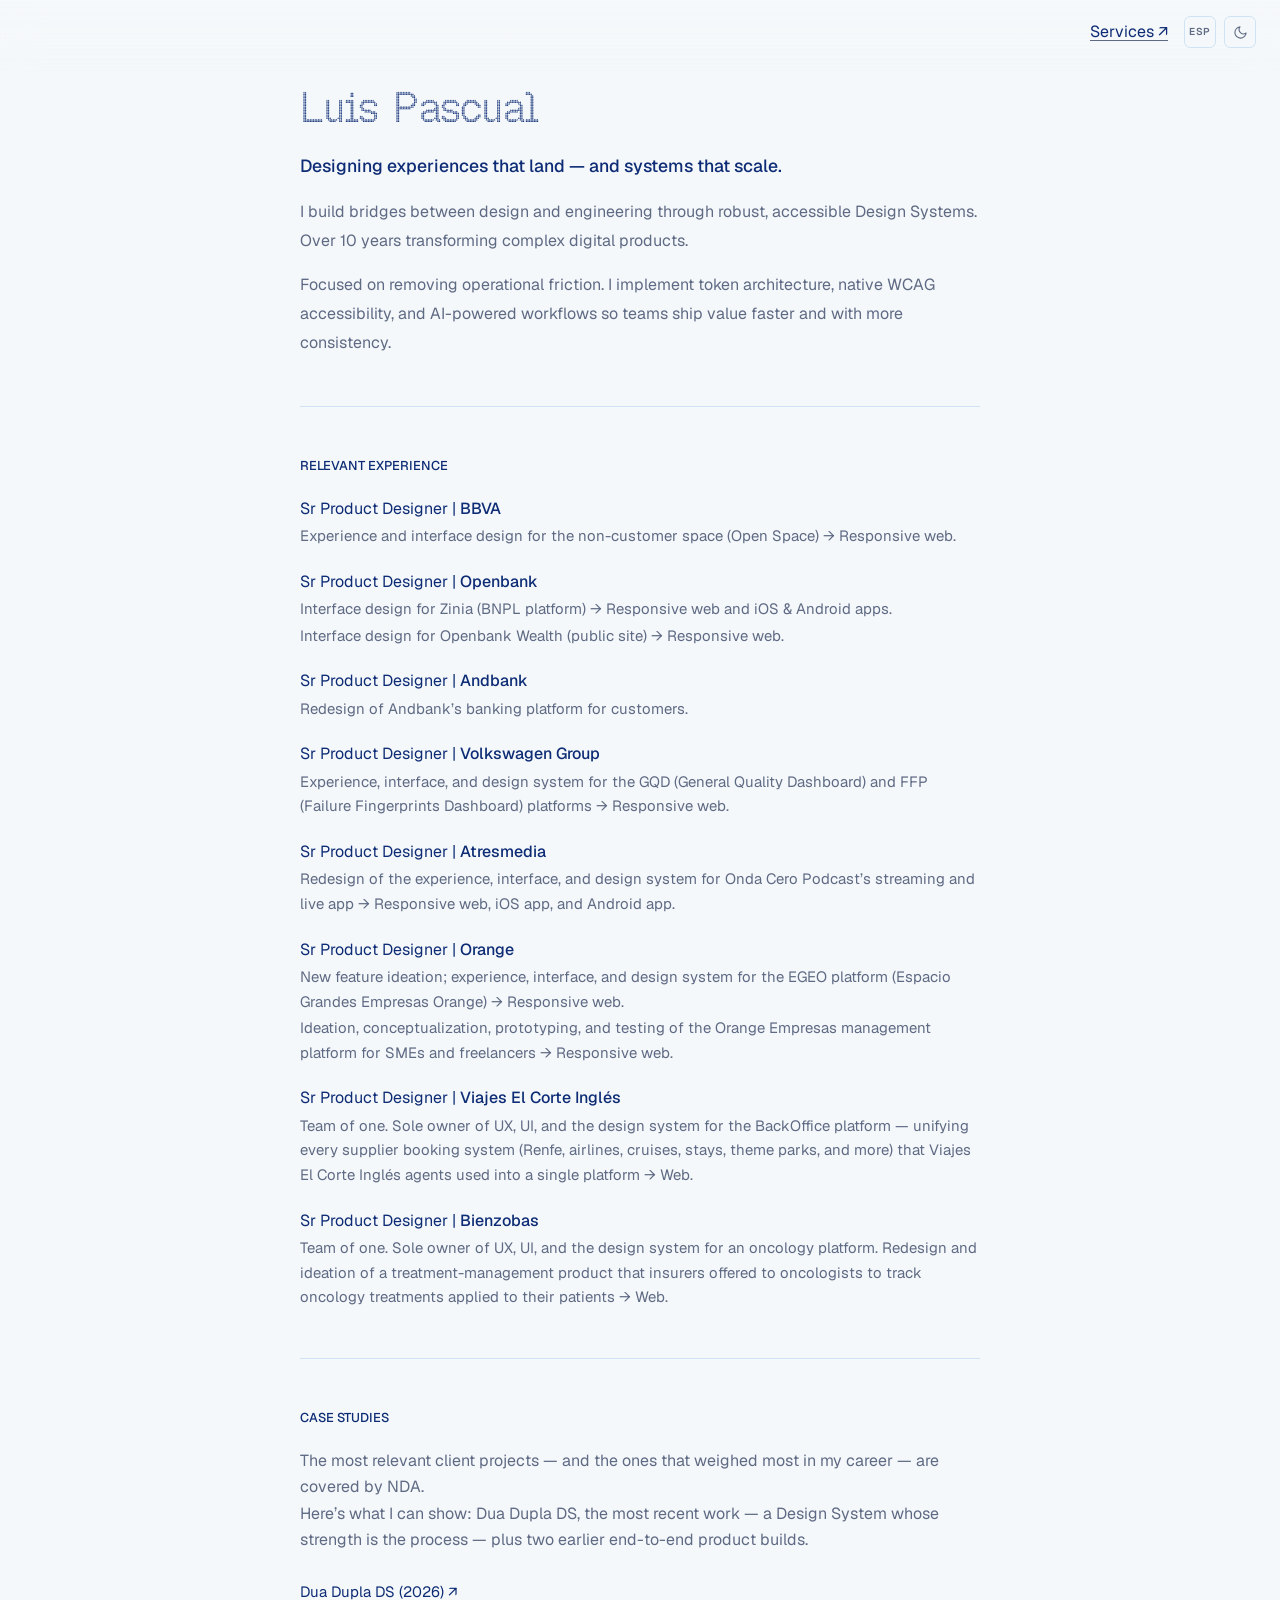
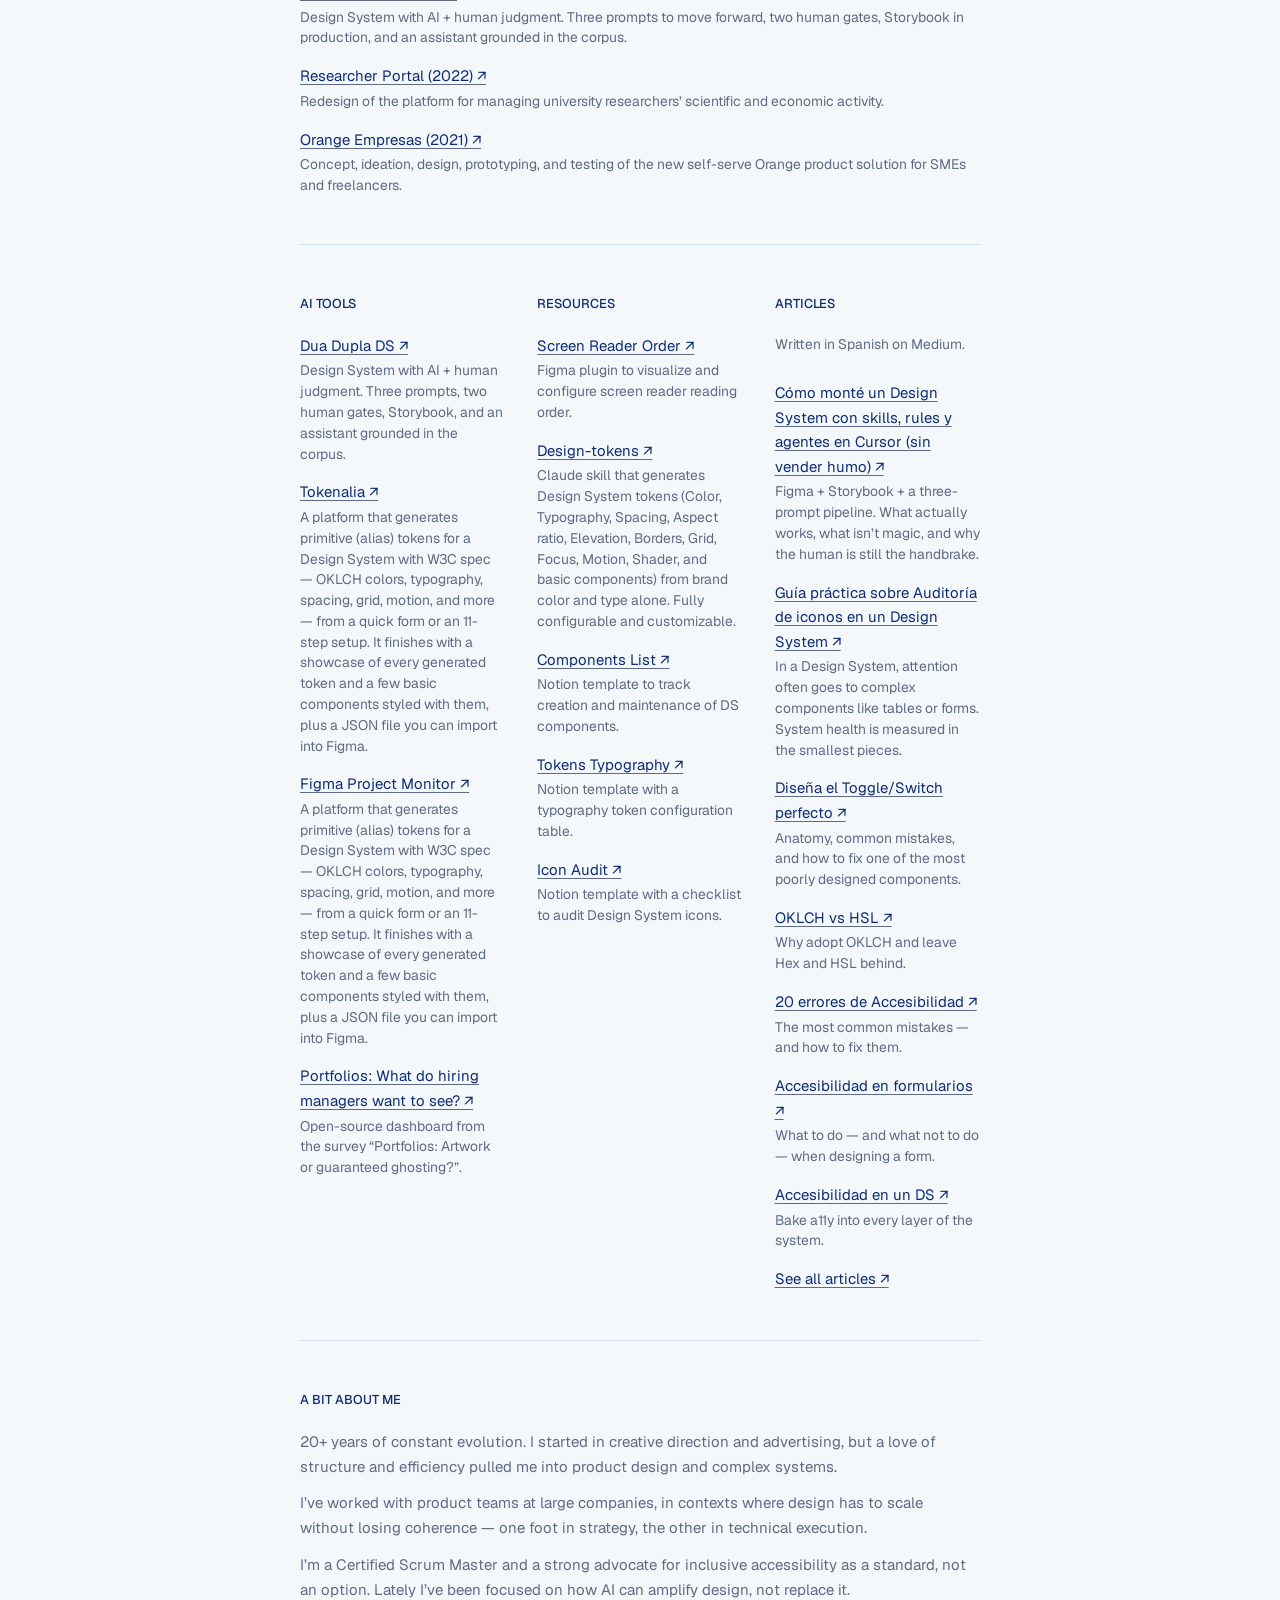
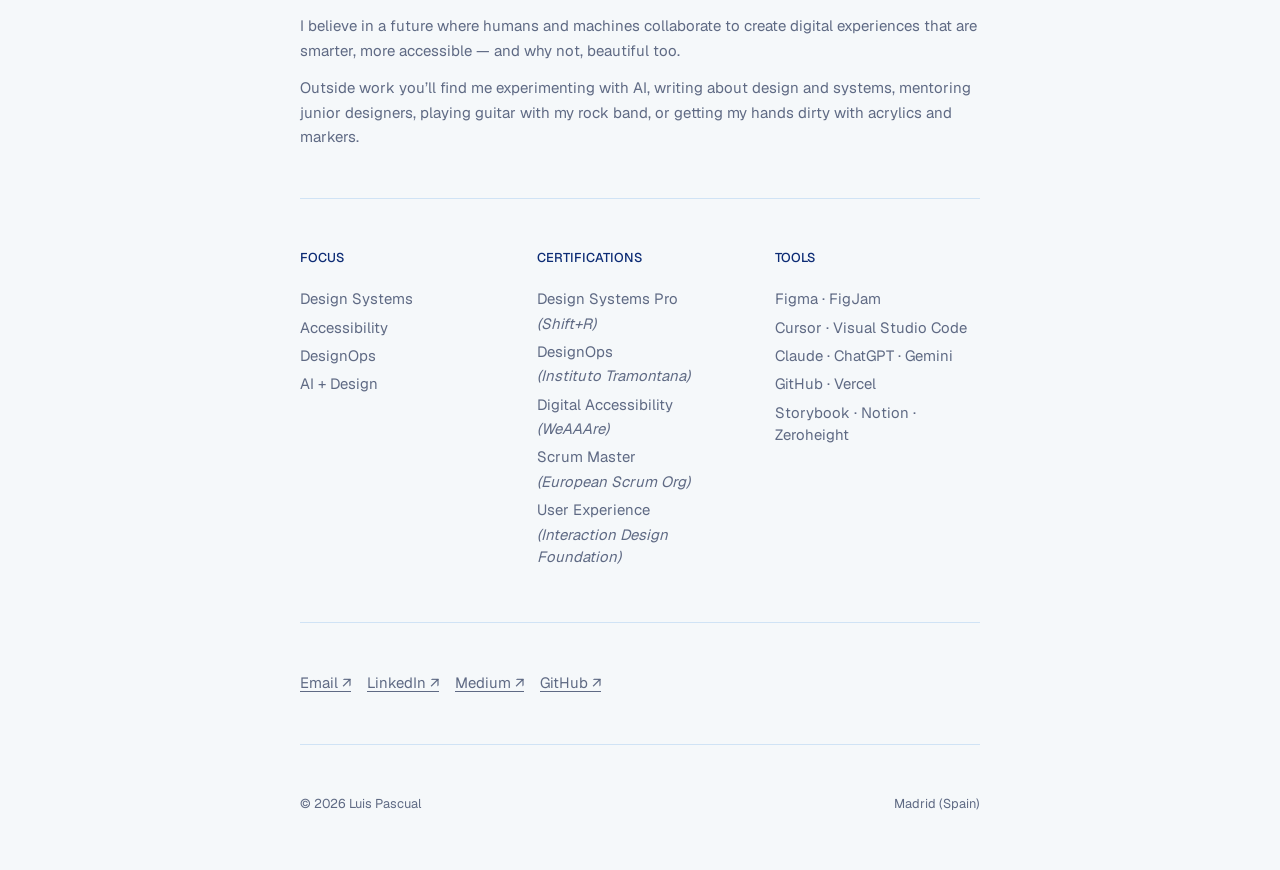
==== commit 57d23abf: "Set Escribirme body copy to 15px. Co-authored-by: Cursor <cursoragent@cursor.com>" ====
--- a/en/index.html
+++ b/en/index.html
@@ -19,7 +19,7 @@
     <link rel="alternate" hreflang="x-default" href="/">
     <link rel="icon" href="../assets/favicon.svg" type="image/svg+xml" sizes="any">
     <link rel="stylesheet" href="../css/tokens.css">
-    <link rel="stylesheet" href="../css/styles.css?v=10">
+    <link rel="stylesheet" href="../css/styles.css?v=12">
     <!-- Anti-FOUC: apply theme before paint -->
     <script>(function(){var t=localStorage.getItem('theme');if(t)document.documentElement.setAttribute('data-theme',t);})()</script>
 </head>
--- a/css/styles.css
+++ b/css/styles.css
@@ -389,6 +389,7 @@
    ======================================== */
 .now p {
     color: var(--text-secondary);
+    font-size: 15px;
     margin-bottom: 12px;
 }
 
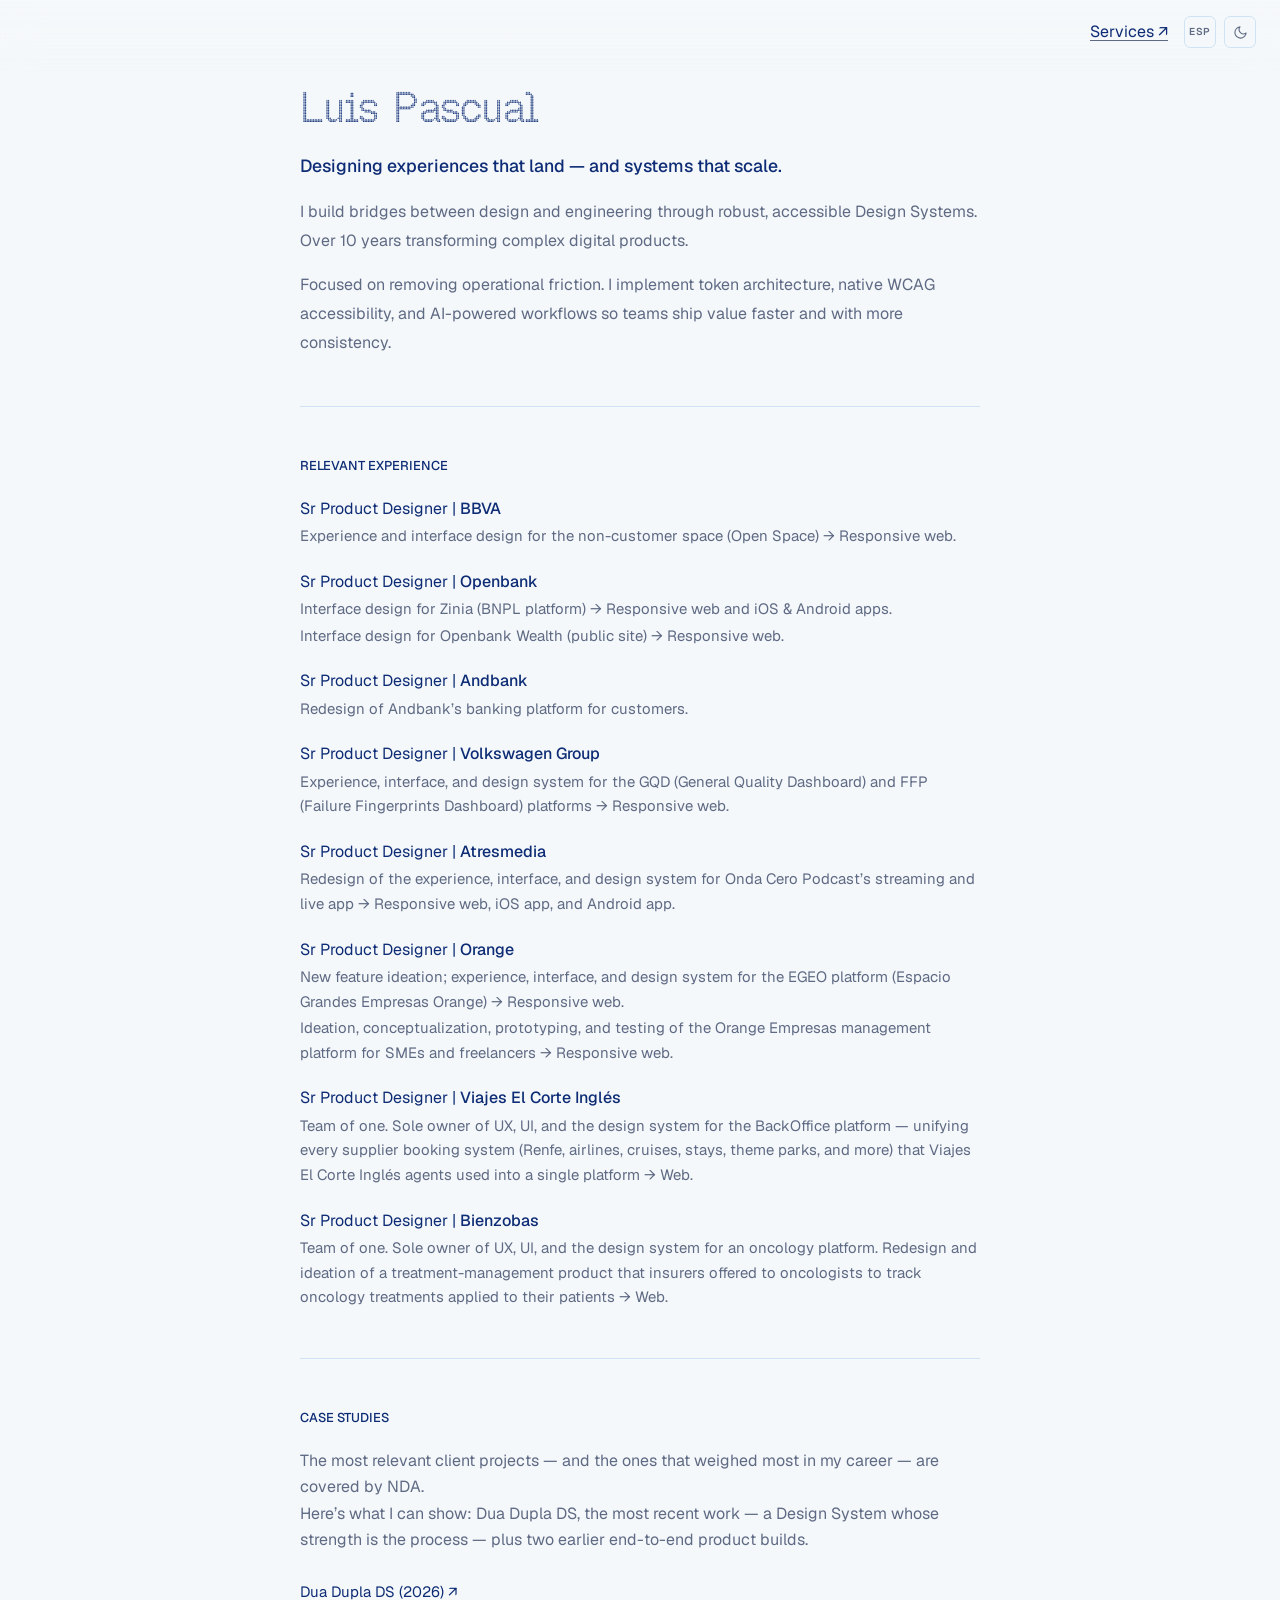
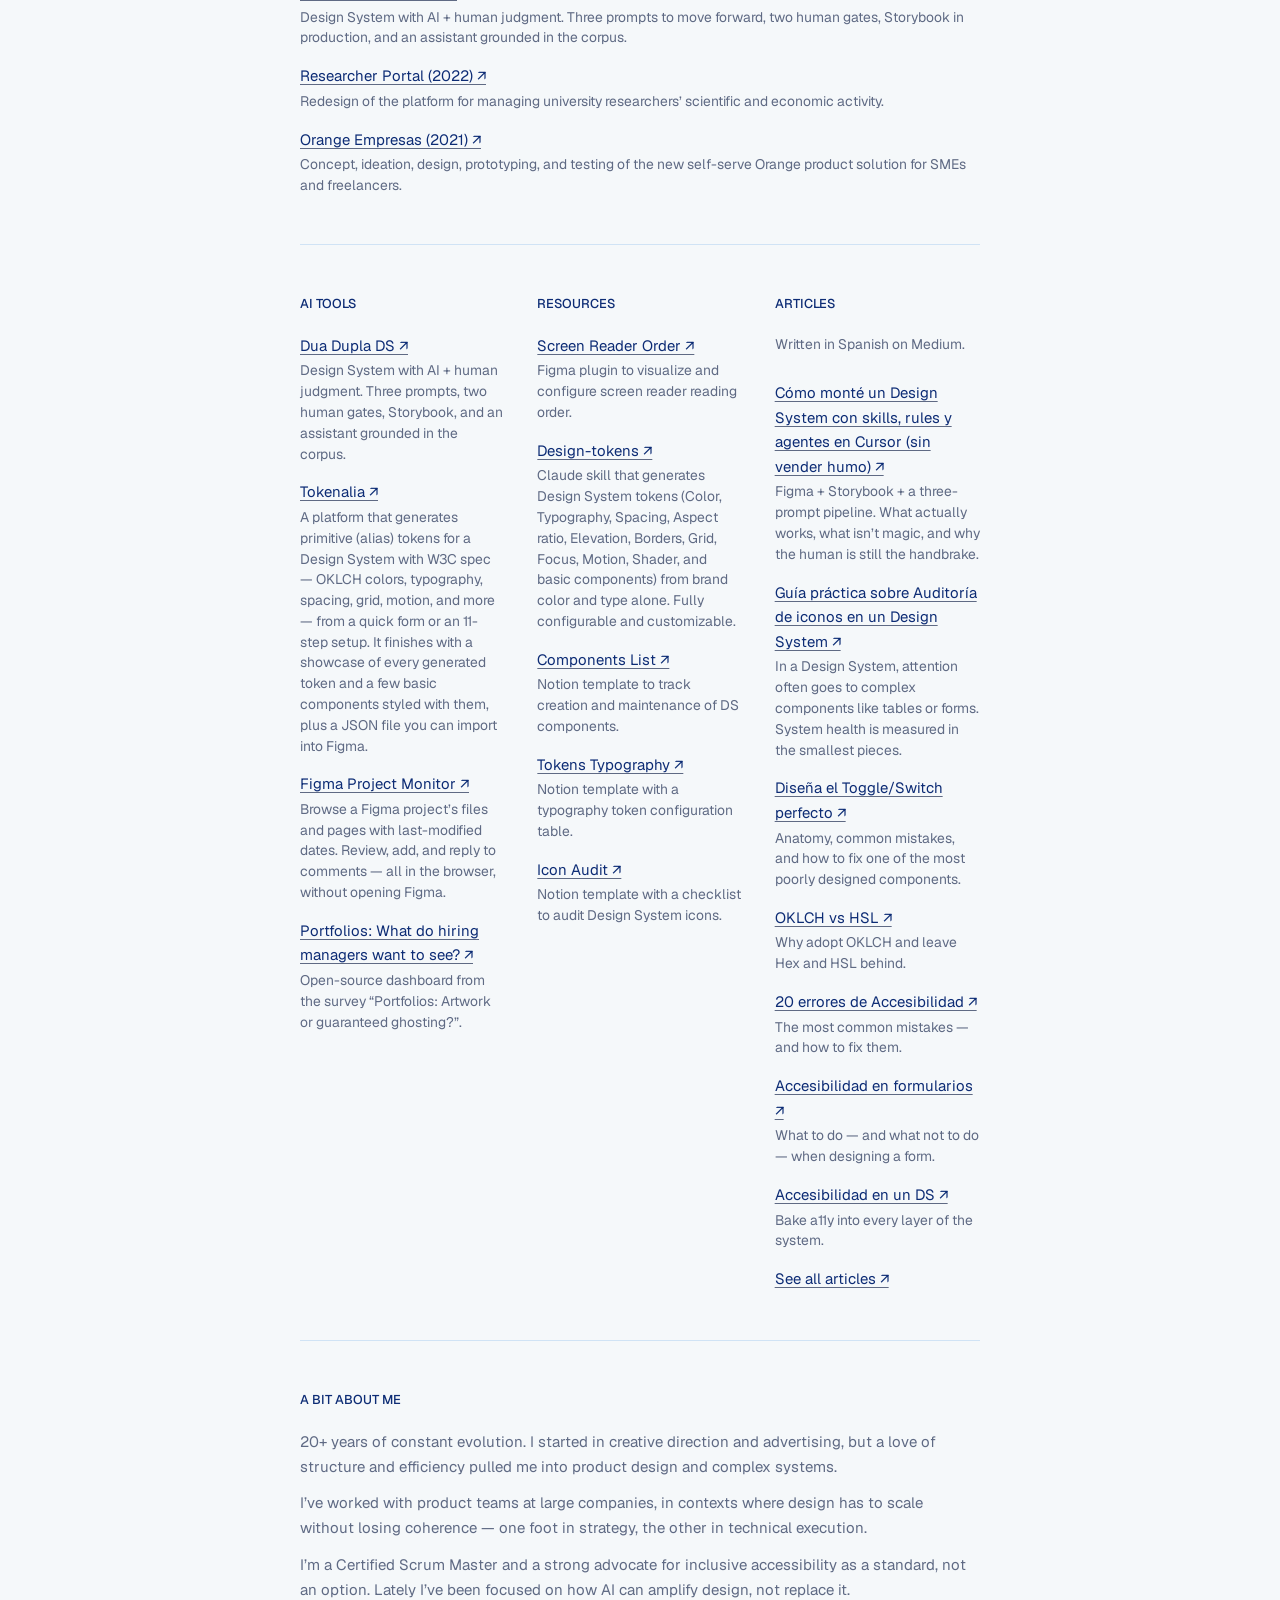
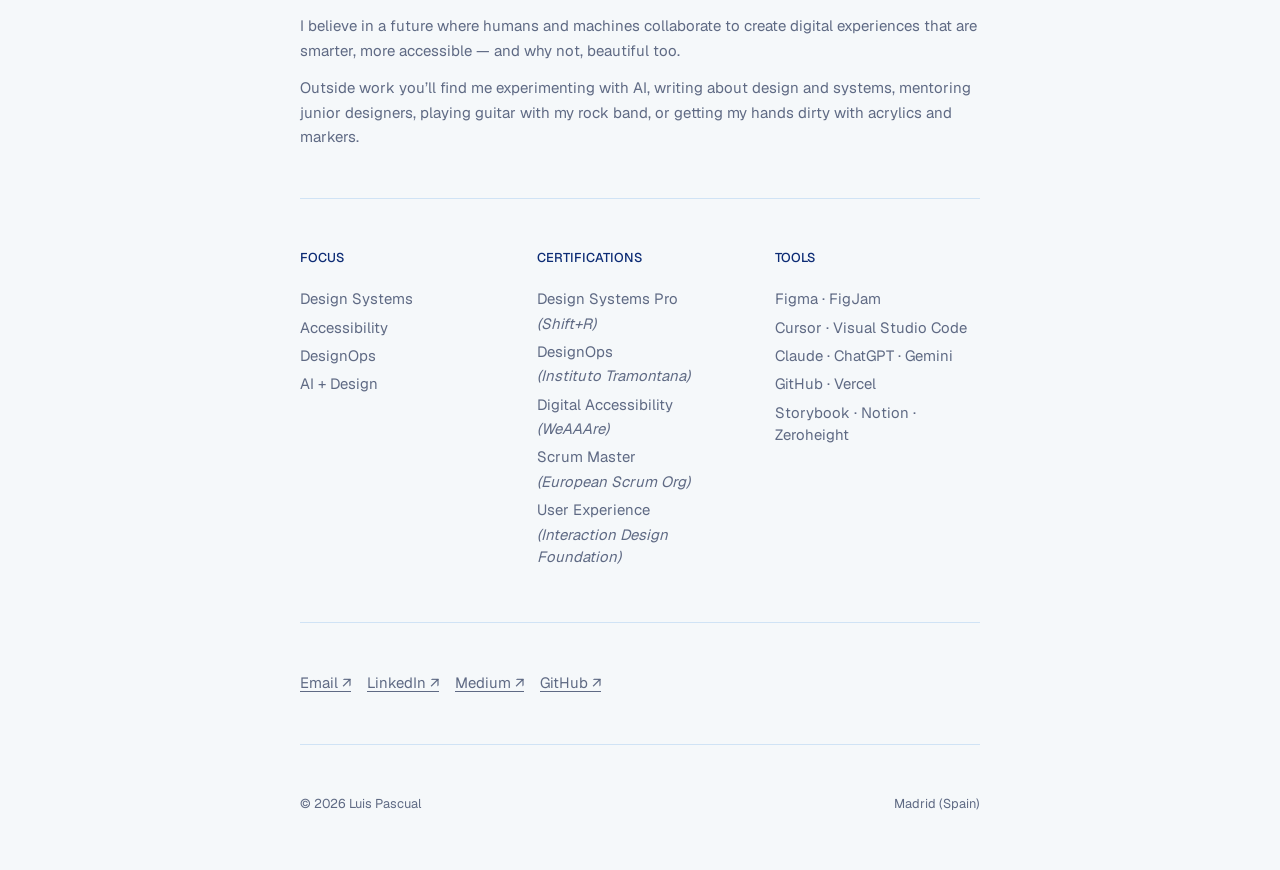
==== commit 8f986126: "Fix Figma Project Monitor link and description. Stop pointing to Tokenalia’s URL/copy and use the mo" ====
--- a/en/index.html
+++ b/en/index.html
@@ -144,8 +144,8 @@
                     </div>
 
                     <div class="grid-entry">
-                        <p><a href="https://tokenalia.vercel.app/" target="_blank" rel="noopener noreferrer">Figma Project Monitor ↗</a></p>
-                        <p class="meta">A platform that generates primitive (alias) tokens for a Design System with W3C spec — OKLCH colors, typography, spacing, grid, motion, and more — from a quick form or an 11-step setup. It finishes with a showcase of every generated token and a few basic components styled with them, plus a JSON file you can import into Figma.</p>
+                        <p><a href="https://figma-project-monitor.vercel.app/" target="_blank" rel="noopener noreferrer">Figma Project Monitor ↗</a></p>
+                        <p class="meta">Browse a Figma project’s files and pages with last-modified dates. Review, add, and reply to comments — all in the browser, without opening Figma.</p>
                     </div>
 
 
